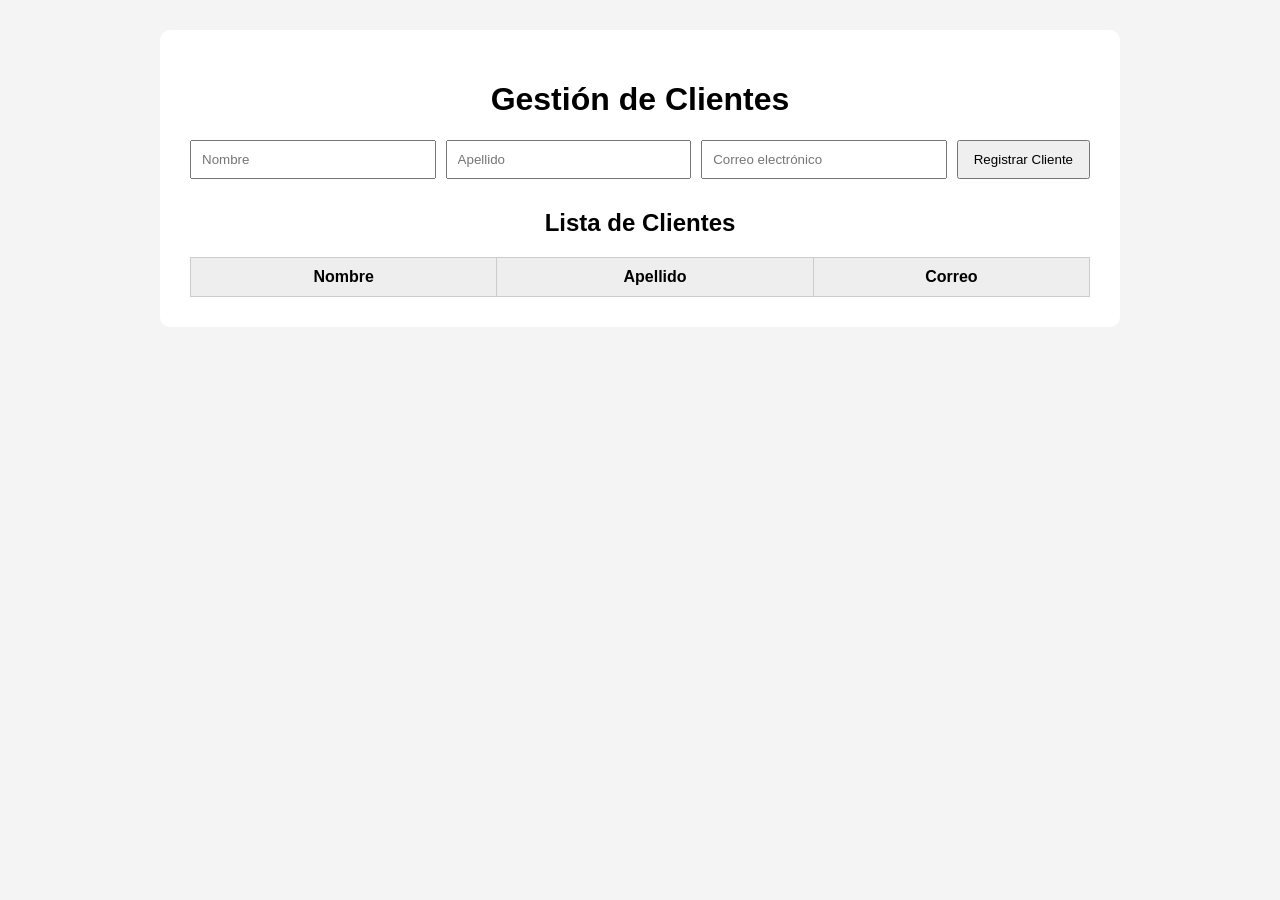
==== src/clientes/clientes.html @ 93a98ea4 "feat: implementar registro y listado de clientes" ====
<!DOCTYPE html>
<html lang="es">
<head>
    <meta charset="UTF-8">
    <meta name="viewport" content="width=device-width, initial-scale=1.0">
    <title>Gestión de Clientes</title>
    <link rel="stylesheet" href="clientes.css">
</head>
<body>

    <div class="contenedor">
        <h1>Gestión de Clientes</h1>

        <form id="formCliente">
            <input type="text" id="nombre" placeholder="Nombre" required>
            <input type="text" id="apellido" placeholder="Apellido" required>
            <input type="email" id="correo" placeholder="Correo electrónico" required>
            <button type="submit">Registrar Cliente</button>
        </form>

        <h2>Lista de Clientes</h2>
          <table>
            <thead>
                <tr>
                    <th>Nombre</th>
                    <th>Apellido</th>
                    <th>Correo</th>
                </tr>
            </thead>
            <tbody id="listaClientes">
            </tbody>
        </table>
    </div>

    <script src="clientes.js"></script>
</body>
</html>
---- src/clientes/clientes.css ----
body {
    font-family: Arial, sans-serif;
    background: #f4f4f4;
    margin: 0;
    padding: 30px;
}

.contenedor {
    max-width: 900px;
    margin: auto;
    background: white;
    padding: 30px;
    border-radius: 10px;
}

h1, h2 {
    text-align: center;
}

form {
    display: flex;
    gap: 10px;
    margin-bottom: 30px;
}

input {
    padding: 10px;
    flex: 1;
}

button {
    padding: 10px 15px;
    cursor: pointer;
}

table {
    width: 100%;
    border-collapse: collapse;
}

th, td {
    border: 1px solid #ccc;
    padding: 10px;
    text-align: center;
}

th {
    background: #eeeeee;
}
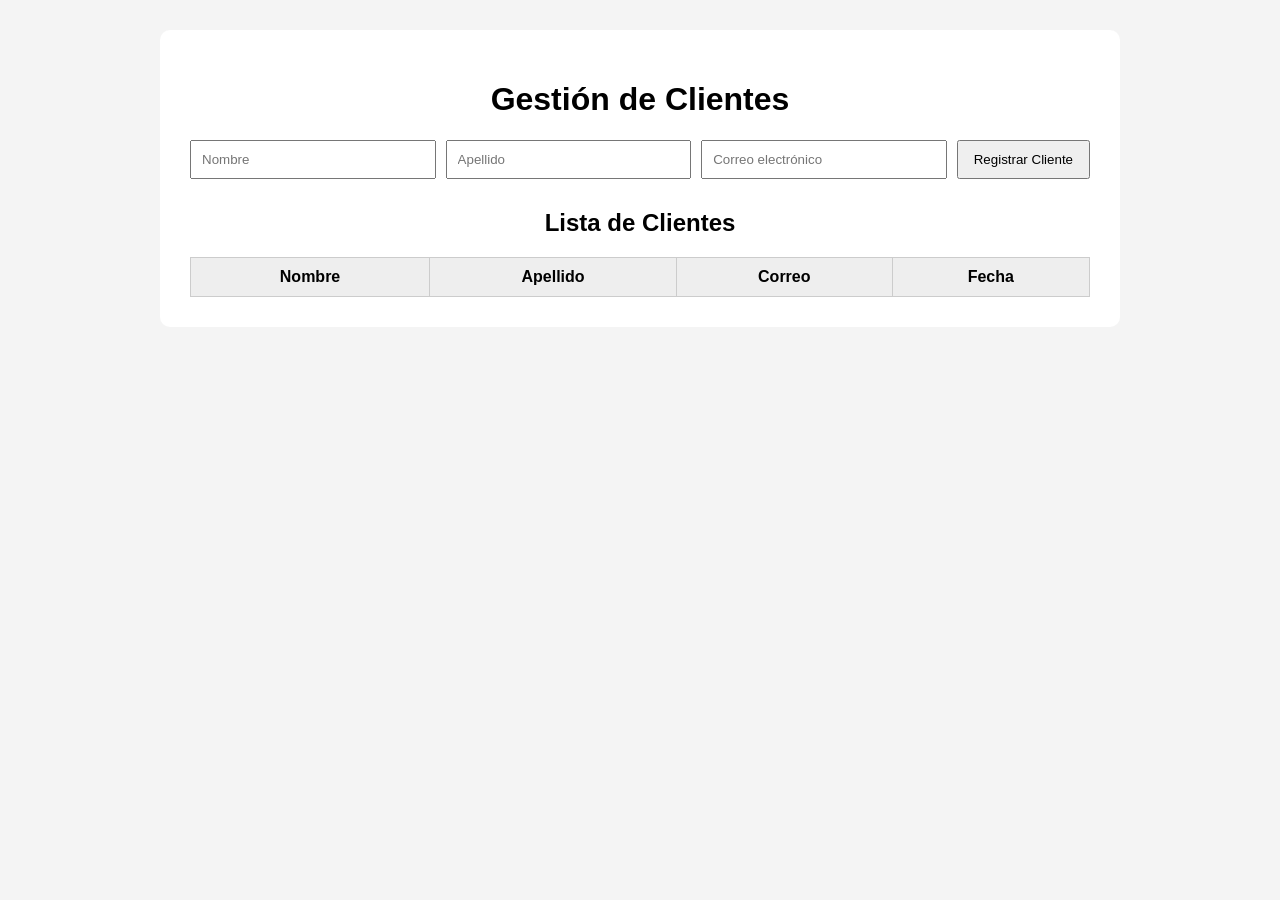
==== commit 6668b187: "feat: agregar fecha de registro de clientes" ====
--- a/src/clientes/clientes.html
+++ b/src/clientes/clientes.html
@@ -25,6 +25,7 @@
                     <th>Nombre</th>
                     <th>Apellido</th>
                     <th>Correo</th>
+                    <th>Fecha</th>
                 </tr>
             </thead>
             <tbody id="listaClientes">
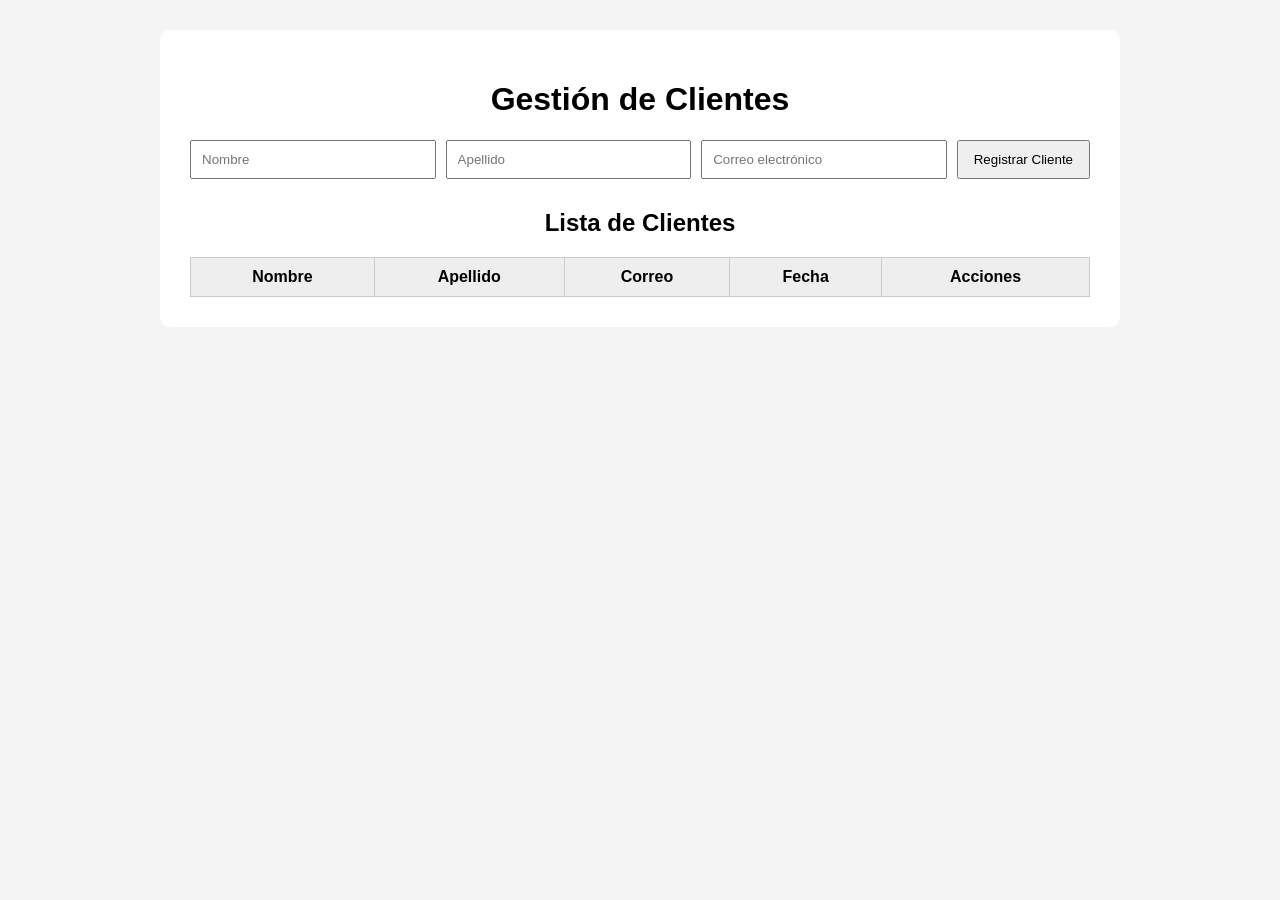
==== commit 3ef9f1c6: "feat: agregar edicion de clientes" ====
--- a/src/clientes/clientes.html
+++ b/src/clientes/clientes.html
@@ -15,7 +15,7 @@
             <input type="text" id="nombre" placeholder="Nombre" required>
             <input type="text" id="apellido" placeholder="Apellido" required>
             <input type="email" id="correo" placeholder="Correo electrónico" required>
-            <button type="submit">Registrar Cliente</button>
+            <button type="submit" id="btnCliente">Registrar Cliente</button>
         </form>
 
         <h2>Lista de Clientes</h2>
@@ -26,6 +26,7 @@
                     <th>Apellido</th>
                     <th>Correo</th>
                     <th>Fecha</th>
+                    <th>Acciones</th>
                 </tr>
             </thead>
             <tbody id="listaClientes">
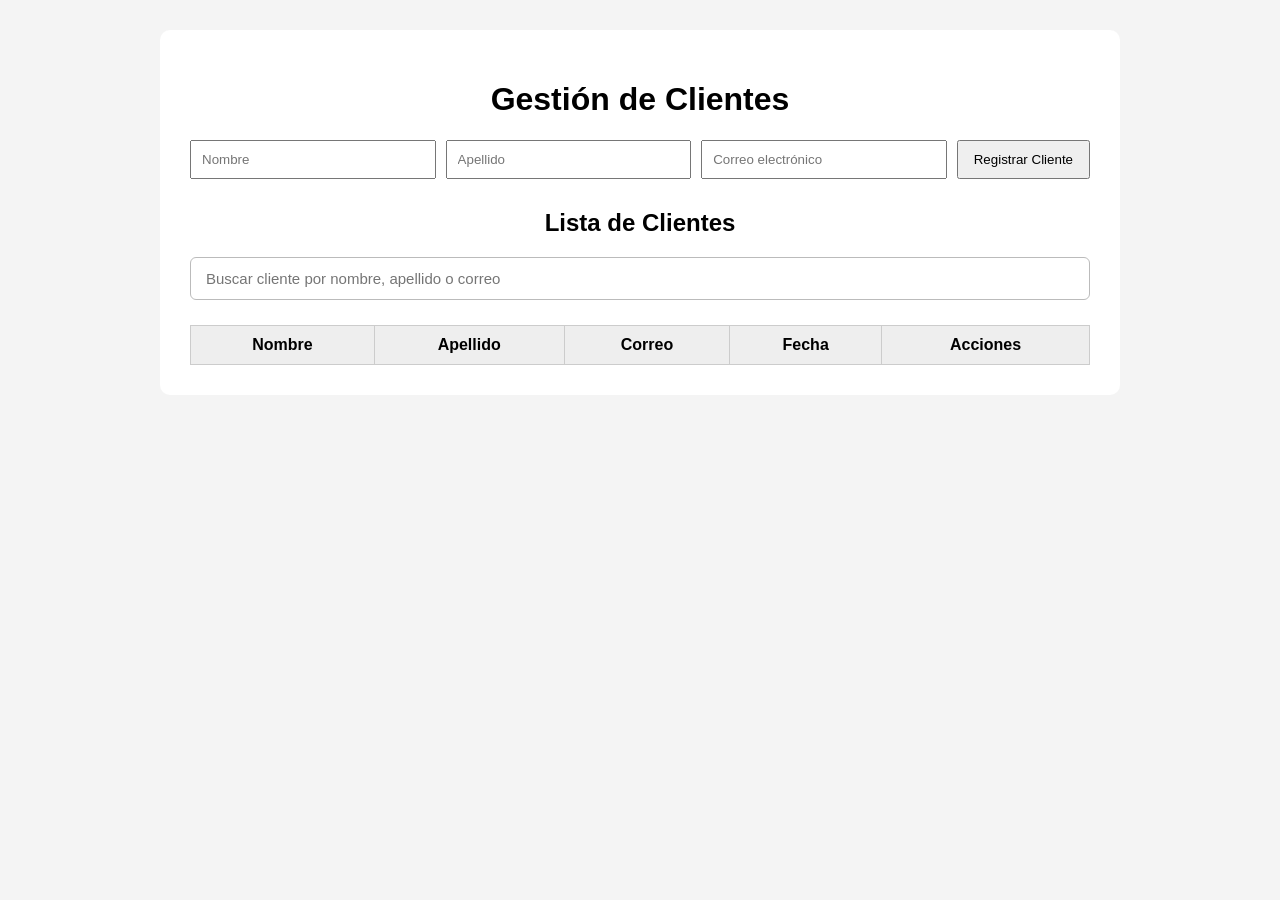
==== commit d9262024: "feat: agregar busqueda de clientes" ====
--- a/src/clientes/clientes.html
+++ b/src/clientes/clientes.html
@@ -19,6 +19,14 @@
         </form>
 
         <h2>Lista de Clientes</h2>
+        <div class="buscador-clientes">
+            <input
+                type="text"
+                id="buscarCliente"
+                placeholder="Buscar cliente por nombre, apellido o correo"
+            >
+        </div>
+
           <table>
             <thead>
                 <tr>
--- a/src/clientes/clientes.css
+++ b/src/clientes/clientes.css
@@ -46,4 +46,24 @@
 
 th {
     background: #eeeeee;
+}
+
+.buscador-clientes {
+    display: flex;
+    justify-content: center;
+    margin: 20px 0 25px;
+}
+
+#buscarCliente {
+    width: 400px;
+    padding: 12px 15px;
+    font-size: 15px;
+    border: 1px solid #bbb;
+    border-radius: 6px;
+    box-sizing: border-box;
+}
+
+#buscarCliente:focus {
+    outline: none;
+    border-color: #333;
 }
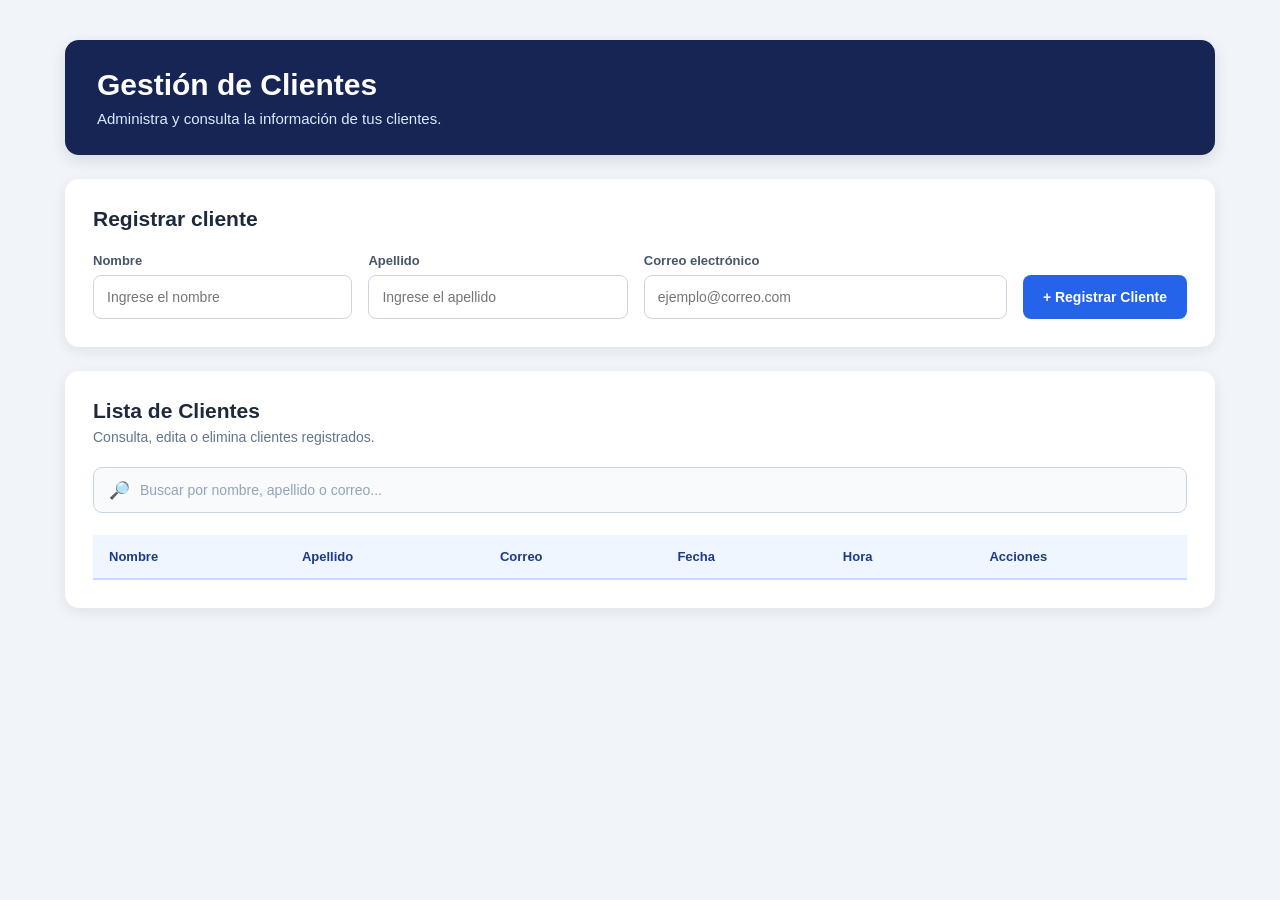
==== commit 19151bb0: "style: mejorar interfaz del modulo de clientes" ====
--- a/src/clientes/clientes.html
+++ b/src/clientes/clientes.html
@@ -9,37 +9,96 @@
 <body>
 
     <div class="contenedor">
-        <h1>Gestión de Clientes</h1>
 
-        <form id="formCliente">
-            <input type="text" id="nombre" placeholder="Nombre" required>
-            <input type="text" id="apellido" placeholder="Apellido" required>
-            <input type="email" id="correo" placeholder="Correo electrónico" required>
-            <button type="submit" id="btnCliente">Registrar Cliente</button>
-        </form>
+        <header class="encabezado">
+            <div>
+                <h1>Gestión de Clientes</h1>
+                <p>Administra y consulta la información de tus clientes.</p>
+            </div>
+        </header>
 
-        <h2>Lista de Clientes</h2>
-        <div class="buscador-clientes">
-            <input
-                type="text"
-                id="buscarCliente"
-                placeholder="Buscar cliente por nombre, apellido o correo"
-            >
-        </div>
+        <section class="seccion-formulario">
 
-          <table>
-            <thead>
-                <tr>
-                    <th>Nombre</th>
-                    <th>Apellido</th>
-                    <th>Correo</th>
-                    <th>Fecha</th>
-                    <th>Acciones</th>
-                </tr>
-            </thead>
-            <tbody id="listaClientes">
-            </tbody>
-        </table>
+            <h2>Registrar cliente</h2>
+
+            <form id="formCliente">
+
+                <div class="campo">
+                    <label for="nombre">Nombre</label>
+                    <input
+                        type="text"
+                        id="nombre"
+                        placeholder="Ingrese el nombre"
+                        required
+                    >
+                </div>
+
+                <div class="campo">
+                    <label for="apellido">Apellido</label>
+                    <input
+                        type="text"
+                        id="apellido"
+                        placeholder="Ingrese el apellido"
+                        required
+                    >
+                </div>
+
+                <div class="campo">
+                    <label for="correo">Correo electrónico</label>
+                    <input
+                        type="email"
+                        id="correo"
+                        placeholder="ejemplo@correo.com"
+                        required
+                    >
+                </div>
+
+                <button type="submit" id="btnCliente" class="btn-principal">
+                    + Registrar Cliente
+                </button>
+
+            </form>
+
+        </section>
+
+        <section class="seccion-lista">
+
+            <div class="titulo-lista">
+                <div>
+                    <h2>Lista de Clientes</h2>
+                    <p>Consulta, edita o elimina clientes registrados.</p>
+                </div>
+            </div>
+
+            <div class="buscador-clientes">
+                <span>🔎</span>
+                <input
+                    type="text"
+                    id="buscarCliente"
+                    placeholder="Buscar por nombre, apellido o correo..."
+                >
+            </div>
+
+            <div class="tabla-contenedor">
+                <table>
+                    <thead>
+                        <tr>
+                            <th>Nombre</th>
+                            <th>Apellido</th>
+                            <th>Correo</th>
+                            <th>Fecha</th>
+                            <th>Hora</th>
+                            <th>Acciones</th>
+                        </tr>
+                    </thead>
+
+                    <tbody id="listaClientes">
+                    </tbody>
+                </table>
+            </div>
+
+        </section>
+
     </div>
 
     <script src="clientes.js"></script>
--- a/src/clientes/clientes.css
+++ b/src/clientes/clientes.css
@@ -1,69 +1,260 @@
+* {
+    box-sizing: border-box;
+    margin: 0;
+    padding: 0;
+}
+
 body {
-    font-family: Arial, sans-serif;
-    background: #f4f4f4;
-    margin: 0;
-    padding: 30px;
+    font-family: Arial, Helvetica, sans-serif;
+    background: #f1f5f9;
+    color: #1e293b;
+    min-height: 100vh;
+    padding: 40px 20px;
 }
 
 .contenedor {
-    max-width: 900px;
-    margin: auto;
+    width: 100%;
+    max-width: 1150px;
+    margin: 0 auto;
+}
+
+/* ENCABEZADO */
+
+.encabezado {
+    background: #172554;
+    color: white;
+    padding: 28px 32px;
+    border-radius: 14px;
+    margin-bottom: 24px;
+    box-shadow: 0 5px 15px rgba(15, 23, 42, 0.12);
+}
+
+.encabezado h1 {
+    font-size: 30px;
+    margin-bottom: 8px;
+}
+
+.encabezado p {
+    color: #dbeafe;
+    font-size: 15px;
+}
+
+/* SECCIONES */
+
+.seccion-formulario,
+.seccion-lista {
     background: white;
-    padding: 30px;
-    border-radius: 10px;
-}
-
-h1, h2 {
-    text-align: center;
-}
-
-form {
+    border-radius: 14px;
+    padding: 28px;
+    margin-bottom: 24px;
+    box-shadow: 0 4px 14px rgba(15, 23, 42, 0.08);
+}
+
+.seccion-formulario h2,
+.titulo-lista h2 {
+    font-size: 21px;
+    margin-bottom: 6px;
+}
+
+.titulo-lista p {
+    color: #64748b;
+    font-size: 14px;
+}
+
+/* FORMULARIO */
+
+#formCliente {
+    display: grid;
+    grid-template-columns: 1fr 1fr 1.4fr auto;
+    gap: 16px;
+    align-items: end;
+    margin-top: 22px;
+}
+
+.campo {
     display: flex;
-    gap: 10px;
-    margin-bottom: 30px;
-}
-
-input {
-    padding: 10px;
-    flex: 1;
-}
-
-button {
-    padding: 10px 15px;
+    flex-direction: column;
+    gap: 7px;
+}
+
+.campo label {
+    font-size: 13px;
+    font-weight: bold;
+    color: #475569;
+}
+
+.campo input {
+    width: 100%;
+    height: 44px;
+    padding: 0 13px;
+    border: 1px solid #cbd5e1;
+    border-radius: 8px;
+    font-size: 14px;
+    outline: none;
+    transition: 0.2s;
+}
+
+.campo input:focus {
+    border-color: #2563eb;
+    box-shadow: 0 0 0 3px rgba(37, 99, 235, 0.12);
+}
+
+/* BOTÓN PRINCIPAL */
+
+.btn-principal {
+    height: 44px;
+    padding: 0 20px;
+    border: none;
+    border-radius: 8px;
+    background: #2563eb;
+    color: white;
+    font-size: 14px;
+    font-weight: bold;
     cursor: pointer;
-}
-
-table {
-    width: 100%;
-    border-collapse: collapse;
-}
-
-th, td {
-    border: 1px solid #ccc;
-    padding: 10px;
-    text-align: center;
-}
-
-th {
-    background: #eeeeee;
-}
+    transition: 0.2s;
+    white-space: nowrap;
+}
+
+.btn-principal:hover {
+    background: #1d4ed8;
+    transform: translateY(-1px);
+}
+
+/* BUSCADOR */
 
 .buscador-clientes {
     display: flex;
-    justify-content: center;
-    margin: 20px 0 25px;
+    align-items: center;
+    gap: 10px;
+    width: 100%;
+    height: 46px;
+    margin: 22px 0;
+    padding: 0 15px;
+    border: 1px solid #cbd5e1;
+    border-radius: 9px;
+    background: #f8fafc;
+}
+
+.buscador-clientes span {
+    font-size: 17px;
 }
 
 #buscarCliente {
-    width: 400px;
-    padding: 12px 15px;
-    font-size: 15px;
-    border: 1px solid #bbb;
+    width: 100%;
+    height: 100%;
+    border: none;
+    outline: none;
+    background: transparent;
+    font-size: 14px;
+    color: #1e293b;
+}
+
+#buscarCliente::placeholder {
+    color: #94a3b8;
+}
+
+/* TABLA */
+
+.tabla-contenedor {
+    width: 100%;
+    overflow-x: auto;
+}
+
+table {
+    width: 100%;
+    border-collapse: collapse;
+    min-width: 700px;
+}
+
+thead {
+    background: #eff6ff;
+}
+
+th {
+    padding: 14px 16px;
+    text-align: left;
+    color: #1e3a8a;
+    font-size: 13px;
+    border-bottom: 2px solid #bfdbfe;
+}
+
+td {
+    padding: 14px 16px;
+    border-bottom: 1px solid #e2e8f0;
+    font-size: 14px;
+    color: #475569;
+}
+
+tbody tr {
+    transition: 0.2s;
+}
+
+tbody tr:hover {
+    background: #f8fafc;
+}
+
+/* BOTONES DE ACCIONES */
+
+.btn-editar,
+.btn-eliminar {
+    border: none;
+    padding: 7px 11px;
     border-radius: 6px;
-    box-sizing: border-box;
-}
-
-#buscarCliente:focus {
-    outline: none;
-    border-color: #333;
+    font-size: 12px;
+    font-weight: bold;
+    cursor: pointer;
+    margin-right: 5px;
+    transition: 0.2s;
+}
+
+.btn-editar {
+    background: #dbeafe;
+    color: #1d4ed8;
+}
+
+.btn-editar:hover {
+    background: #bfdbfe;
+}
+
+.btn-eliminar {
+    background: #fee2e2;
+    color: #dc2626;
+}
+
+.btn-eliminar:hover {
+    background: #fecaca;
+}
+
+/* RESPONSIVE */
+
+@media (max-width: 850px) {
+
+    #formCliente {
+        grid-template-columns: 1fr 1fr;
+    }
+
+    .btn-principal {
+        width: 100%;
+    }
+}
+
+@media (max-width: 600px) {
+
+    body {
+        padding: 20px 12px;
+    }
+
+    .encabezado,
+    .seccion-formulario,
+    .seccion-lista {
+        padding: 20px;
+    }
+
+    .encabezado h1 {
+        font-size: 24px;
+    }
+
+    #formCliente {
+        grid-template-columns: 1fr;
+    }
 }
